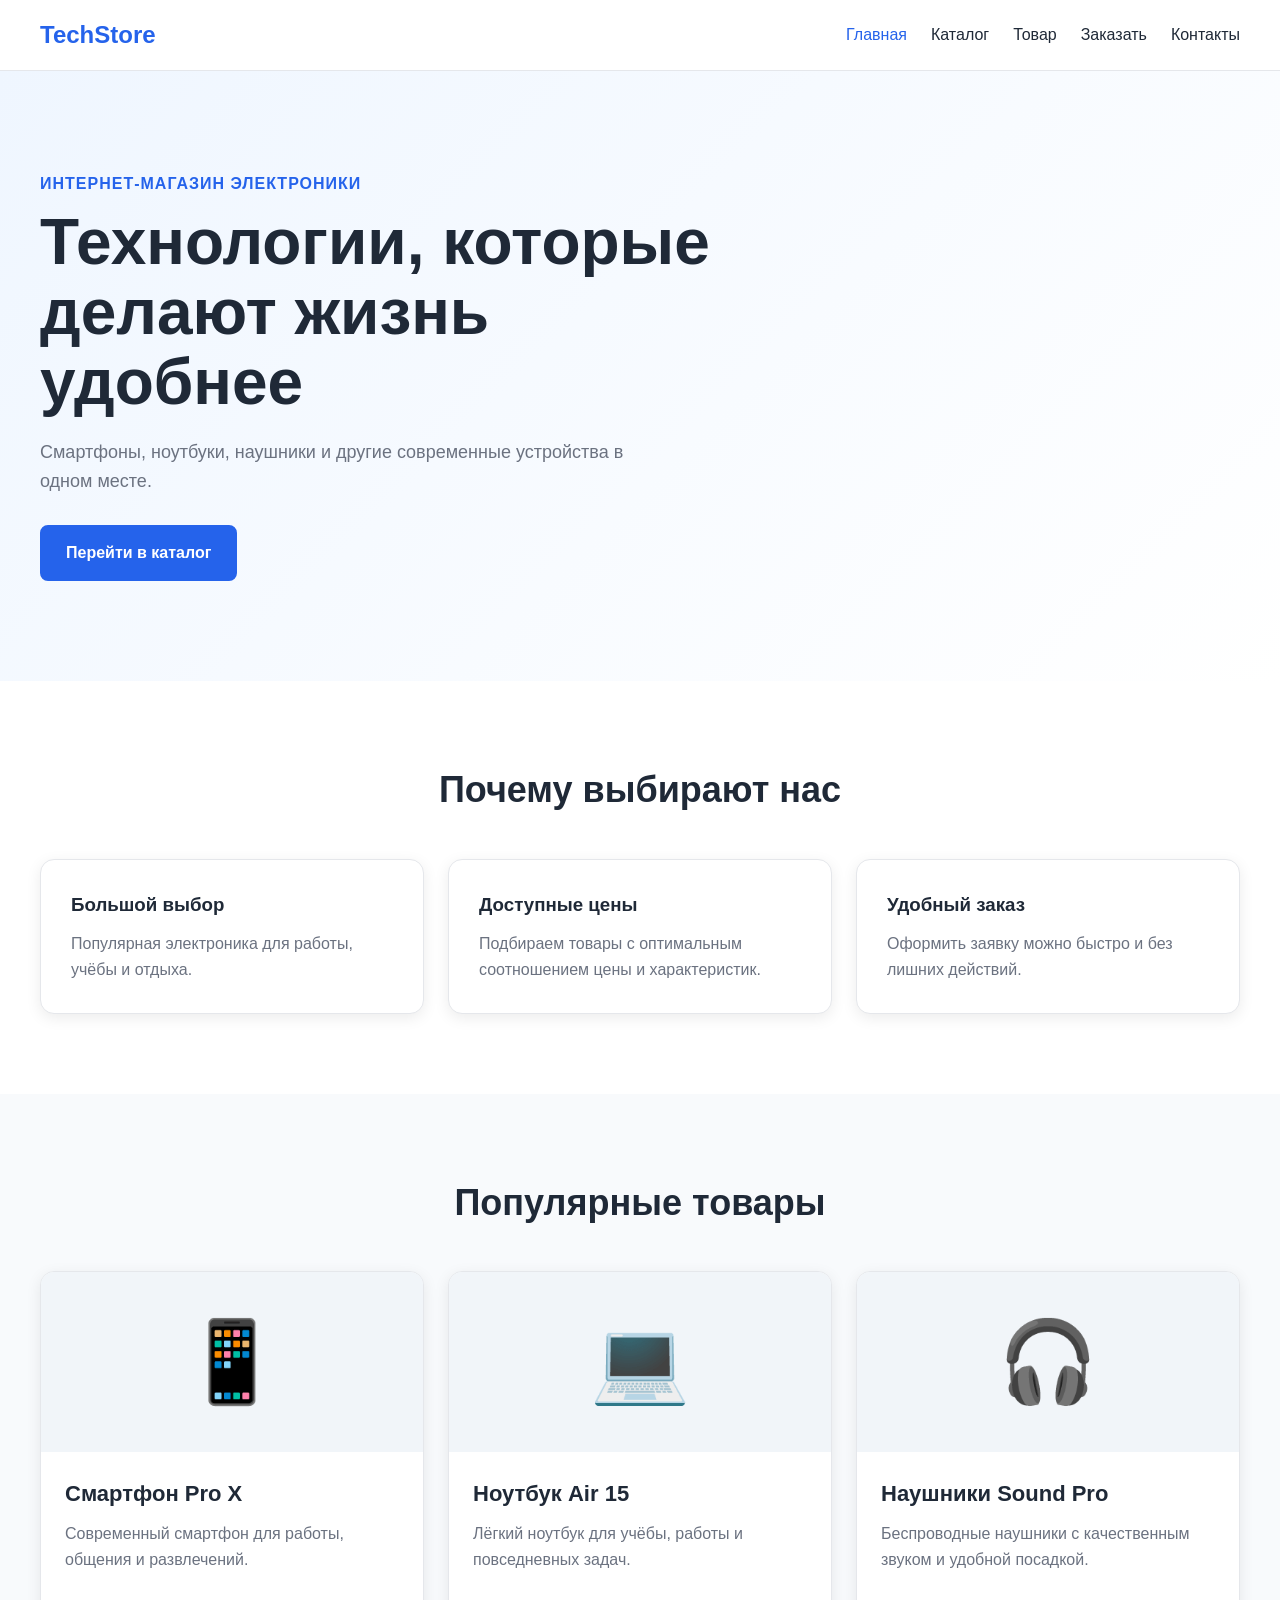
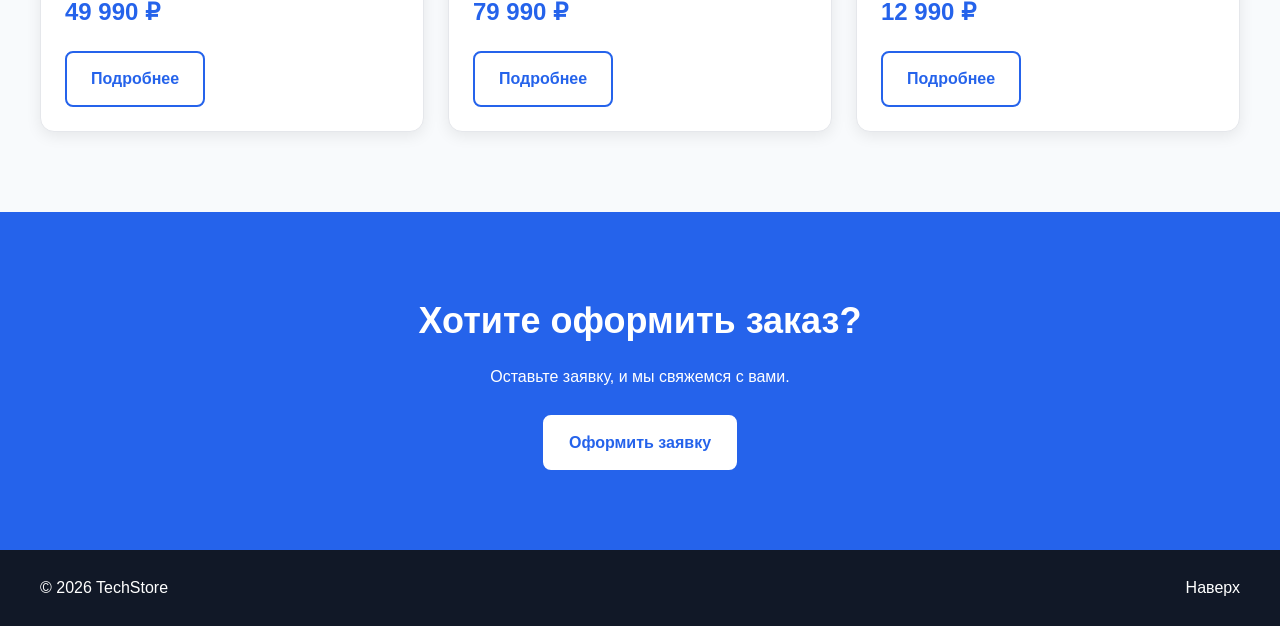
==== index.html @ 0748ce14 "КР №1: многостраничный сайт интернет-магазина" ====
<!DOCTYPE html>
<html lang="ru">
<head>
    <meta charset="UTF-8">
    <meta name="viewport" content="width=device-width, initial-scale=1.0">

    <title>TechStore — интернет-магазин электроники</title>
    <meta
        name="description"
        content="TechStore — интернет-магазин современной электроники."
    >

    <link rel="stylesheet" href="css/style.css">
</head>

<body>

<header class="header">
    <div class="container header__inner">

        <a class="logo" href="index.html">
            TechStore
        </a>

        <nav class="nav" aria-label="Основная навигация">
            <a class="nav__link nav__link--active" href="index.html">
                Главная
            </a>

            <a class="nav__link" href="catalog.html">
                Каталог
            </a>

            <a class="nav__link" href="product.html">
                Товар
            </a>

            <a class="nav__link" href="order.html">
                Заказать
            </a>

            <a class="nav__link" href="contacts.html">
                Контакты
            </a>
        </nav>

    </div>
</header>

<main>

    <section class="hero" id="about">
        <div class="container hero__content">

            <div class="hero__text">
                <p class="hero__subtitle">
                    Интернет-магазин электроники
                </p>

                <h1 class="hero__title">
                    Технологии, которые делают жизнь удобнее
                </h1>

                <p class="hero__description">
                    Смартфоны, ноутбуки, наушники и другие современные
                    устройства в одном месте.
                </p>

                <a class="button" href="catalog.html">
                    Перейти в каталог
                </a>
            </div>

        </div>
    </section>

    <section class="advantages" id="advantages">
        <div class="container">

            <h2 class="section-title">
                Почему выбирают нас
            </h2>

            <div class="advantages__list">

                <article class="advantage-card">
                    <h3 class="advantage-card__title">
                        Большой выбор
                    </h3>

                    <p class="advantage-card__text">
                        Популярная электроника для работы, учёбы и отдыха.
                    </p>
                </article>

                <article class="advantage-card">
                    <h3 class="advantage-card__title">
                        Доступные цены
                    </h3>

                    <p class="advantage-card__text">
                        Подбираем товары с оптимальным соотношением
                        цены и характеристик.
                    </p>
                </article>

                <article class="advantage-card">
                    <h3 class="advantage-card__title">
                        Удобный заказ
                    </h3>

                    <p class="advantage-card__text">
                        Оформить заявку можно быстро и без лишних действий.
                    </p>
                </article>

            </div>

        </div>
    </section>

    <section class="products" id="popular">
        <div class="container">

            <h2 class="section-title">
                Популярные товары
            </h2>

            <div class="products__grid">

                <article class="product-card">
                    <div class="product-card__image">
                        📱
                    </div>

                    <div class="product-card__content">
                        <h3 class="product-card__title">
                            Смартфон Pro X
                        </h3>

                        <p class="product-card__description">
                            Современный смартфон для работы,
                            общения и развлечений.
                        </p>

                        <p class="product-card__price">
                            49 990 ₽
                        </p>

                        <a class="button button--secondary" href="product.html">
                            Подробнее
                        </a>
                    </div>
                </article>

                <article class="product-card">
                    <div class="product-card__image">
                        💻
                    </div>

                    <div class="product-card__content">
                        <h3 class="product-card__title">
                            Ноутбук Air 15
                        </h3>

                        <p class="product-card__description">
                            Лёгкий ноутбук для учёбы, работы
                            и повседневных задач.
                        </p>

                        <p class="product-card__price">
                            79 990 ₽
                        </p>

                        <a class="button button--secondary" href="product.html">
                            Подробнее
                        </a>
                    </div>
                </article>

                <article class="product-card">
                    <div class="product-card__image">
                        🎧
                    </div>

                    <div class="product-card__content">
                        <h3 class="product-card__title">
                            Наушники Sound Pro
                        </h3>

                        <p class="product-card__description">
                            Беспроводные наушники с качественным
                            звуком и удобной посадкой.
                        </p>

                        <p class="product-card__price">
                            12 990 ₽
                        </p>

                        <a class="button button--secondary" href="product.html">
                            Подробнее
                        </a>
                    </div>
                </article>

            </div>

        </div>
    </section>

    <section class="cta">
        <div class="container cta__content">

            <h2 class="cta__title">
                Хотите оформить заказ?
            </h2>

            <p class="cta__text">
                Оставьте заявку, и мы свяжемся с вами.
            </p>

            <a class="button" href="order.html">
                Оформить заявку
            </a>

        </div>
    </section>

</main>
    <!-- Модальное окно -->
    <dialog class="modal" id="request-modal">

        <div class="modal__content">

            <button
                class="modal__close"
                type="button"
                data-modal-close
                aria-label="Закрыть окно"
            >
                ×
            </button>

            <h2 class="modal__title">
                Быстрая заявка
            </h2>

            <p class="modal__text">
                Оставьте свои контактные данные,
                и мы свяжемся с вами.
            </p>

            <form class="modal__form">

                <div class="form__group">

                    <label class="form__label" for="modal-name">
                        Имя
                    </label>

                    <input
                        class="form__input"
                        type="text"
                        id="modal-name"
                        name="name"
                        placeholder="Ваше имя"
                        required
                    >

                </div>

                <div class="form__group">

                    <label class="form__label" for="modal-phone">
                        Телефон
                    </label>

                    <input
                        class="form__input"
                        type="tel"
                        id="modal-phone"
                        name="phone"
                        placeholder="+7 (999) 123-45-67"
                        required
                    >

                </div>

                <button class="button" type="submit">
                    Отправить заявку
                </button>

            </form>

        </div>

    </dialog>

</main>

<footer class="footer">
    <div class="container footer__inner">

        <p class="footer__copyright">
            © 2026 TechStore
        </p>

        <a class="footer__link" href="#about">
            Наверх
        </a>

    </div>
</footer>

<script src="js/main.js"></script>
</body>
</html>
---- css/style.css ----
:root {
    --color-primary: #2563eb;
    --color-primary-dark: #1d4ed8;
    --color-text: #1f2937;
    --color-text-light: #6b7280;
    --color-background: #f8fafc;
    --color-white: #ffffff;
    --color-border: #e5e7eb;

    --container-width: 1200px;

    --radius-small: 8px;
    --radius-medium: 14px;

    --shadow-card: 0 4px 15px rgba(0, 0, 0, 0.08);

    --transition: 0.2s ease;
}

* {
    box-sizing: border-box;
}

html {
    scroll-behavior: smooth;
}

body {
    margin: 0;
    font-family: Arial, sans-serif;
    color: var(--color-text);
    background-color: var(--color-background);
    line-height: 1.6;
}

a {
    color: inherit;
    text-decoration: none;
}

.container {
    width: min(100% - 40px, var(--container-width));
    margin: 0 auto;
}

.header {
    position: sticky;
    top: 0;
    z-index: 100;
    background-color: var(--color-white);
    border-bottom: 1px solid var(--color-border);
}

.header__inner {
    min-height: 70px;
    display: flex;
    align-items: center;
    justify-content: space-between;
    gap: 30px;
}

.logo {
    font-size: 24px;
    font-weight: 700;
    color: var(--color-primary);
}

.nav {
    display: flex;
    align-items: center;
    gap: 24px;
}

.nav__link {
    position: relative;
    padding: 8px 0;
    color: var(--color-text);
    font-weight: 500;
    transition: color var(--transition);
}

.nav__link:hover {
    color: var(--color-primary);
}

.nav__link:focus-visible {
    outline: 3px solid rgba(37, 99, 235, 0.3);
    outline-offset: 4px;
}

.nav__link--active {
    color: var(--color-primary);
}

.hero {
    padding: 100px 0;
    background: linear-gradient(135deg, #eff6ff, #ffffff);
}

.hero__content {
    max-width: var(--container-width);
}

.hero__text {
    max-width: 700px;
}

.hero__subtitle {
    margin: 0 0 10px;
    color: var(--color-primary);
    font-weight: 700;
    text-transform: uppercase;
    letter-spacing: 1px;
}

.hero__title {
    margin: 0 0 20px;
    font-size: clamp(36px, 6vw, 64px);
    line-height: 1.1;
}

.hero__description {
    margin: 0 0 30px;
    max-width: 600px;
    color: var(--color-text-light);
    font-size: 18px;
}

.button {
    display: inline-block;
    padding: 13px 24px;
    border: 2px solid var(--color-primary);
    border-radius: var(--radius-small);
    background-color: var(--color-primary);
    color: var(--color-white);
    font-weight: 700;
    transition:
        background-color var(--transition),
        border-color var(--transition),
        transform var(--transition);
}

.button:hover {
    background-color: var(--color-primary-dark);
    border-color: var(--color-primary-dark);
    transform: translateY(-2px);
}

.button:focus-visible {
    outline: 3px solid rgba(37, 99, 235, 0.35);
    outline-offset: 3px;
}

.button--secondary {
    background-color: transparent;
    color: var(--color-primary);
}

.button--secondary:hover {
    background-color: var(--color-primary);
    color: var(--color-white);
}

.section-title {
    margin: 0 0 40px;
    text-align: center;
    font-size: 36px;
}

.advantages {
    padding: 80px 0;
    background-color: var(--color-white);
}

.advantages__list {
    display: grid;
    grid-template-columns: repeat(3, 1fr);
    gap: 24px;
}

.advantage-card {
    padding: 30px;
    border: 1px solid var(--color-border);
    border-radius: var(--radius-medium);
    background-color: var(--color-white);
    box-shadow: var(--shadow-card);
    transition:
        transform var(--transition),
        box-shadow var(--transition);
}

.advantage-card:hover {
    transform: translateY(-5px);
    box-shadow: 0 8px 25px rgba(0, 0, 0, 0.12);
}

.advantage-card__title {
    margin: 0 0 12px;
}

.advantage-card__text {
    margin: 0;
    color: var(--color-text-light);
}

.products {
    padding: 80px 0;
}

.products__grid {
    display: grid;
    grid-template-columns: repeat(3, 1fr);
    gap: 24px;
}

.product-card {
    overflow: hidden;
    border: 1px solid var(--color-border);
    border-radius: var(--radius-medium);
    background-color: var(--color-white);
    box-shadow: var(--shadow-card);
    transition:
        transform var(--transition),
        box-shadow var(--transition);
}

.product-card:hover {
    transform: translateY(-5px);
    box-shadow: 0 8px 25px rgba(0, 0, 0, 0.12);
}

.product-card__image {
    min-height: 180px;
    display: flex;
    align-items: center;
    justify-content: center;
    background-color: #f1f5f9;
    font-size: 80px;
}

.product-card__content {
    padding: 24px;
}

.product-card__title {
    margin: 0 0 10px;
    font-size: 22px;
}

.product-card__description {
    margin: 0 0 20px;
    color: var(--color-text-light);
}

.product-card__price {
    margin: 0 0 20px;
    color: var(--color-primary);
    font-size: 24px;
    font-weight: 700;
}

.cta {
    padding: 80px 0;
    background-color: var(--color-primary);
    color: var(--color-white);
}

.cta__content {
    text-align: center;
}

.cta__title {
    margin: 0 0 15px;
    font-size: 36px;
}

.cta__text {
    margin: 0 0 25px;
}

.cta .button {
    background-color: var(--color-white);
    border-color: var(--color-white);
    color: var(--color-primary);
}

.cta .button:hover {
    background-color: #eff6ff;
    border-color: #eff6ff;
}

.footer {
    padding: 25px 0;
    background-color: #111827;
    color: var(--color-white);
}

.footer__inner {
    display: flex;
    align-items: center;
    justify-content: space-between;
    gap: 20px;
}

.footer__copyright {
    margin: 0;
}

.footer__link {
    transition: color var(--transition);
}

.footer__link:hover {
    color: #93c5fd;
}

.footer__link:focus-visible {
    outline: 3px solid #93c5fd;
    outline-offset: 4px;
}

@media (max-width: 800px) {
    .header__inner {
        flex-direction: column;
        padding: 15px 0;
    }

    .nav {
        flex-wrap: wrap;
        justify-content: center;
    }

    .hero {
        padding: 70px 0;
    }

    .advantages__list,
    .products__grid {
        grid-template-columns: 1fr;
    }

    .footer__inner {
        flex-direction: column;
        text-align: center;
    }
}
/* =========================
   Каталог
   ========================= */

.page-hero {
    padding: 70px 0;
    background: linear-gradient(135deg, #eff6ff, #ffffff);
}

.page-hero__title {
    margin: 0 0 15px;
    font-size: 48px;
    line-height: 1.1;
}

.page-hero__description {
    max-width: 650px;
    margin: 0;

    color: var(--color-text-light);
    font-size: 18px;
}

.catalog {
    padding: 70px 0;
}

.catalog__layout {
    display: grid;
    grid-template-columns: 260px 1fr;
    gap: 40px;
    align-items: start;
}

.catalog-filter {
    position: sticky;
    top: 100px;

    padding: 25px;

    border: 1px solid var(--color-border);
    border-radius: var(--radius-medium);

    background-color: var(--color-white);
    box-shadow: var(--shadow-card);
}

.catalog-filter__title {
    margin: 0 0 25px;
    font-size: 24px;
}

.catalog-filter__group {
    margin-bottom: 25px;
}

.catalog-filter__subtitle {
    margin: 0 0 15px;
    font-size: 18px;
}

.catalog-filter__option {
    display: flex;
    align-items: center;
    gap: 10px;

    margin-bottom: 12px;

    cursor: pointer;
}

.catalog-filter__option input {
    width: 17px;
    height: 17px;
}

.catalog-filter__note {
    margin: 0;

    color: var(--color-text-light);
    font-size: 14px;
}

.catalog__header {
    display: flex;
    align-items: baseline;
    justify-content: space-between;
    gap: 20px;

    margin-bottom: 30px;
}

.section-title--left {
    margin-bottom: 0;
    text-align: left;
}

.catalog__count {
    margin: 0;
    color: var(--color-text-light);
}

.product-card__category {
    margin: 0 0 10px;

    color: var(--color-primary);
    font-size: 14px;
    font-weight: 600;
}


/* =========================
   Адаптивность каталога
   ========================= */

@media (max-width: 900px) {
    .catalog__layout {
        grid-template-columns: 1fr;
    }

    .catalog-filter {
        position: static;
    }
}

@media (max-width: 600px) {
    .page-hero__title {
        font-size: 36px;
    }

    .catalog__header {
        flex-direction: column;
        align-items: flex-start;
    }
}
/* =========================
   Страница товара
   ========================= */

.product {
    padding: 80px 0;
    background-color: var(--color-white);
}

.product__layout {
    display: grid;
    grid-template-columns: 1fr 1fr;
    gap: 60px;
    align-items: center;
}

.product__image {
    min-height: 420px;

    display: flex;
    align-items: center;
    justify-content: center;

    border-radius: var(--radius-medium);

    background-color: #f1f5f9;

    font-size: 180px;
}

.product__info {
    max-width: 600px;
}

.product__category {
    margin: 0 0 10px;

    color: var(--color-primary);
    font-weight: 600;
}

.product__title {
    margin: 0 0 20px;

    font-size: 40px;
}

.product__description {
    margin: 0 0 25px;

    color: var(--color-text-light);
    font-size: 18px;
}

.product__price {
    margin: 0 0 25px;

    color: var(--color-primary);

    font-size: 32px;
    font-weight: 700;
}


/* =========================
   Таблица характеристик
   ========================= */

.characteristics {
    padding: 80px 0;
}

.table-wrapper {
    overflow-x: auto;
}

.characteristics__table {
    width: 100%;

    border-collapse: collapse;

    background-color: var(--color-white);
    box-shadow: var(--shadow-card);
}

.characteristics__table th,
.characteristics__table td {
    padding: 18px 20px;

    border: 1px solid var(--color-border);

    text-align: left;
}

.characteristics__table th {
    background-color: #eff6ff;

    color: var(--color-primary);

    font-weight: 700;
}

.characteristics__table tbody tr:hover {
    background-color: #f8fafc;
}

.product-features {
    padding: 80px 0;

    background-color: var(--color-white);
}


@media (max-width: 800px) {

    .product__layout {
        grid-template-columns: 1fr;
        gap: 30px;
    }

    .product__image {
        min-height: 300px;
        font-size: 120px;
    }

    .product__title {
        font-size: 32px;
    }
}
/* =========================
   Страница заказа
   ========================= */

.order {
    padding: 80px 0;
}

.order__layout {
    display: grid;
    grid-template-columns: 1fr 1fr;
    gap: 50px;
    align-items: start;
}

.order__title {
    margin: 0 0 15px;

    font-size: 40px;
}

.order__description {
    margin: 0 0 30px;

    color: var(--color-text-light);
    font-size: 18px;
}

.order__advantages {
    display: grid;
    grid-template-columns: 1fr 1fr;
    gap: 20px;
}

.order__advantages .advantage-card {
    padding: 20px;
}


/* =========================
   Форма
   ========================= */

.order-form {
    padding: 35px;

    border: 1px solid var(--color-border);
    border-radius: var(--radius-medium);

    background-color: var(--color-white);

    box-shadow: var(--shadow-card);
}

.form__group {
    margin-bottom: 20px;
}

.form__label {
    display: block;

    margin-bottom: 8px;

    font-weight: 600;
}

.form__input {
    width: 100%;

    padding: 12px 14px;

    border: 1px solid var(--color-border);
    border-radius: var(--radius-small);

    background-color: var(--color-white);

    color: var(--color-text);
    font: inherit;

    transition:
        border-color var(--transition),
        box-shadow var(--transition);
}

.form__input:hover {
    border-color: #93c5fd;
}

.form__input:focus {
    border-color: var(--color-primary);

    outline: none;

    box-shadow: 0 0 0 3px rgba(37, 99, 235, 0.15);
}

.form__input:focus-visible {
    outline: 3px solid rgba(37, 99, 235, 0.25);
    outline-offset: 2px;
}

.form__textarea {
    resize: vertical;
    min-height: 120px;
}

.form__fieldset {
    margin: 0 0 20px;
    padding: 0;

    border: 0;
}

.form__legend {
    margin-bottom: 10px;

    font-weight: 600;
}

.form__radio {
    display: inline-flex;
    align-items: center;
    gap: 8px;

    margin-right: 20px;

    cursor: pointer;
}

.form__checkbox {
    display: flex;
    align-items: flex-start;
    gap: 10px;

    margin-bottom: 25px;

    cursor: pointer;

    color: var(--color-text-light);
}

.form__checkbox input {
    width: 18px;
    height: 18px;

    flex-shrink: 0;
}

.form__button {
    width: 100%;

    cursor: pointer;

    font: inherit;
}


@media (max-width: 800px) {

    .order__layout {
        grid-template-columns: 1fr;
    }

    .order__advantages {
        grid-template-columns: 1fr;
    }

    .order-form {
        padding: 25px;
    }

}
/* =========================
   Контакты
   ========================= */

.contacts {
    padding: 80px 0;
}

.contacts__layout {
    display: grid;
    grid-template-columns: 1fr 1fr;
    gap: 60px;
    align-items: start;
}

.contacts__item {
    margin-bottom: 30px;
}

.contacts__item-title {
    margin: 0 0 8px;

    font-size: 20px;
}

.contacts__item p {
    margin: 5px 0;

    color: var(--color-text-light);
}

.contacts__item a {
    color: var(--color-primary);
    text-decoration: none;

    transition: color var(--transition);
}

.contacts__item a:hover {
    color: var(--color-primary-dark);
    text-decoration: underline;
}

.contacts__item a:focus-visible {
    outline: 3px solid rgba(37, 99, 235, 0.25);
    outline-offset: 4px;
}

.contacts__form-wrapper {
    padding: 35px;

    border: 1px solid var(--color-border);
    border-radius: var(--radius-medium);

    background-color: var(--color-white);
    box-shadow: var(--shadow-card);
}

.contact-form {
    margin-top: 25px;
}

.contacts-map {
    padding: 80px 0;

    background-color: #f8fafc;
}

.map-placeholder {
    min-height: 250px;

    display: flex;
    flex-direction: column;
    align-items: center;
    justify-content: center;

    border: 1px solid var(--color-border);
    border-radius: var(--radius-medium);

    background-color: #e2e8f0;

    text-align: center;
}

.map-placeholder span {
    font-size: 60px;
}

.map-placeholder p {
    margin: 15px 0 0;

    font-weight: 600;
}


@media (max-width: 800px) {

    .contacts__layout {
        grid-template-columns: 1fr;
    }

    .contacts__form-wrapper {
        padding: 25px;
    }

}
/* Модальное окно */
.modal {
    width: min(500px, calc(100% - 40px));
    padding: 0;
    border: 0;
    border-radius: var(--radius-medium);
    box-shadow: 0 20px 60px rgba(15, 23, 42, 0.25);
}

.modal::backdrop {
    background-color: rgba(15, 23, 42, 0.55);
}

.modal__content {
    position: relative;
    padding: 35px;
}

.modal__close {
    position: absolute;
    top: 15px;
    right: 15px;
    width: 36px;
    height: 36px;
    border: 0;
    border-radius: 50%;
    background-color: transparent;
    font-size: 28px;
    line-height: 1;
    cursor: pointer;
}

.modal__close:hover {
    background-color: var(--color-background);
}

.modal__title {
    margin-bottom: 10px;
}

.modal__text {
    margin-bottom: 25px;
    color: var(--color-text-light);
}

.modal__form {
    display: flex;
    flex-direction: column;
    gap: 20px;
}
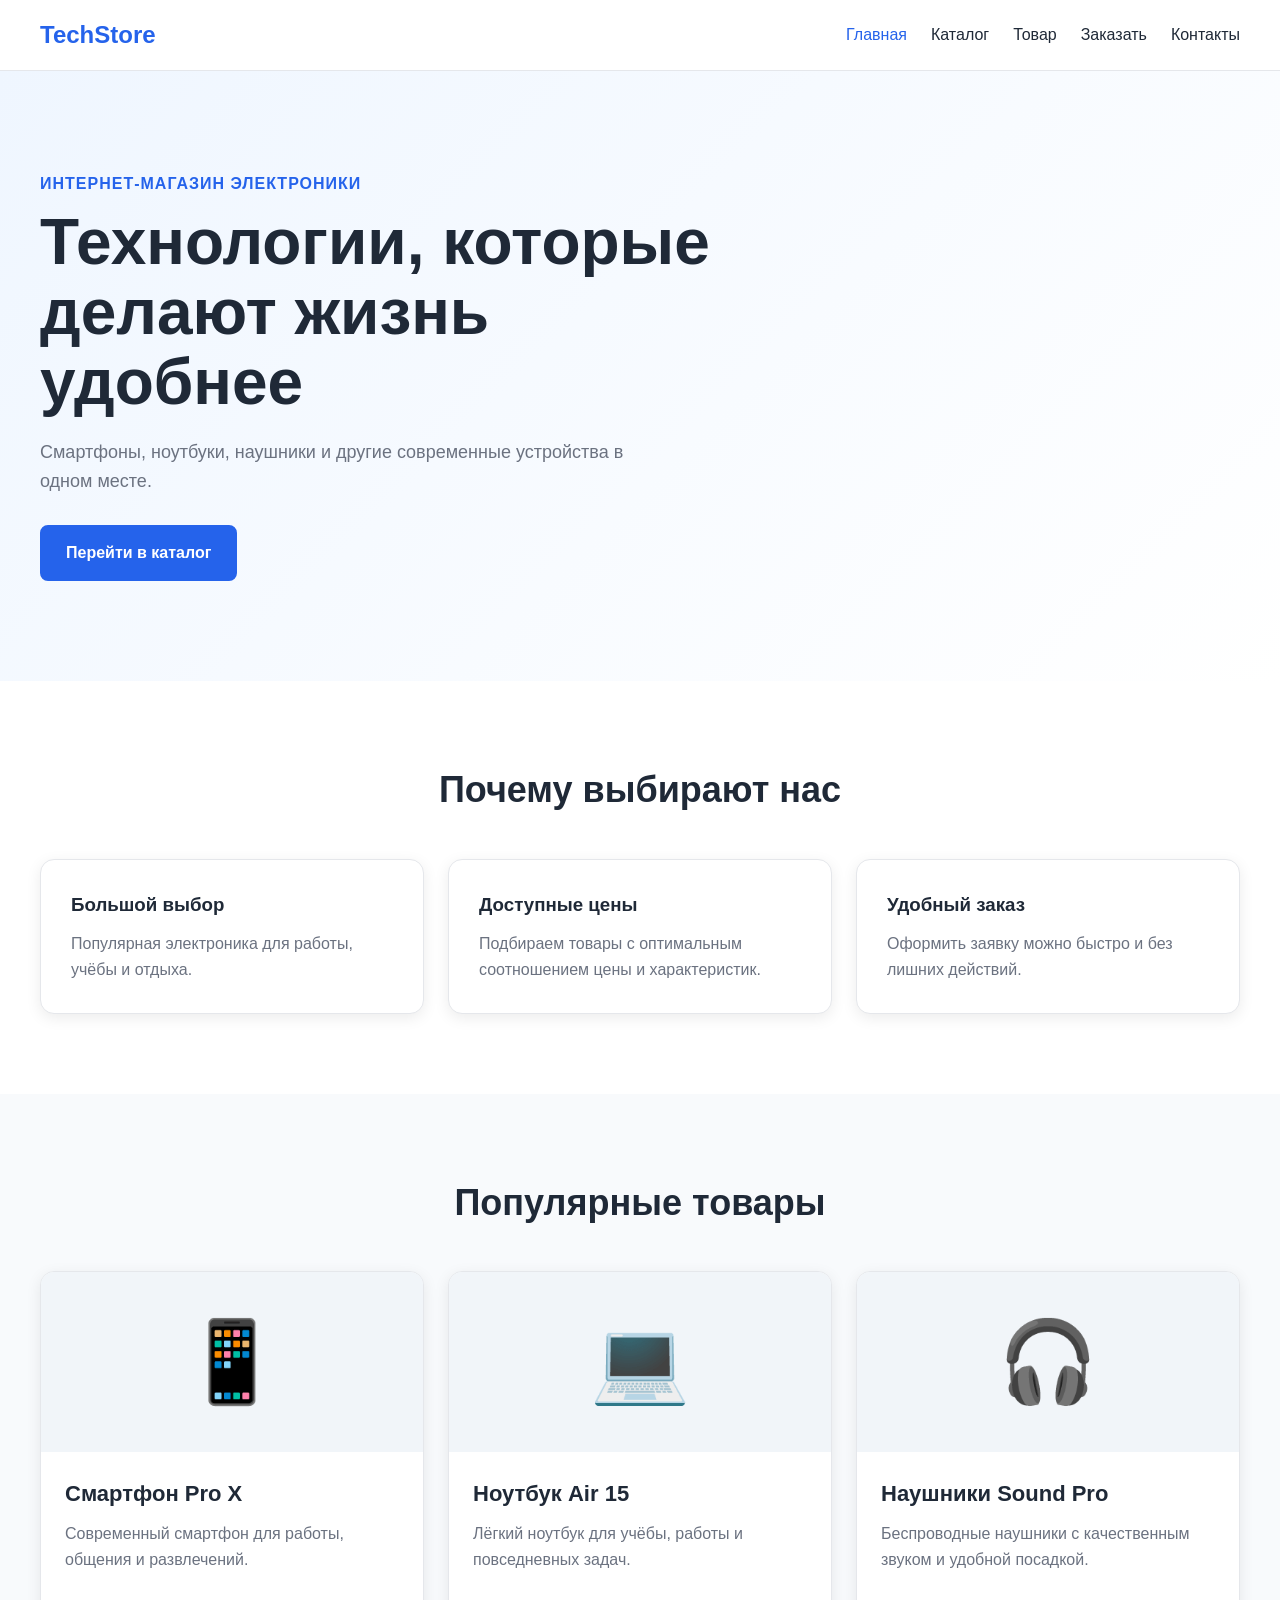
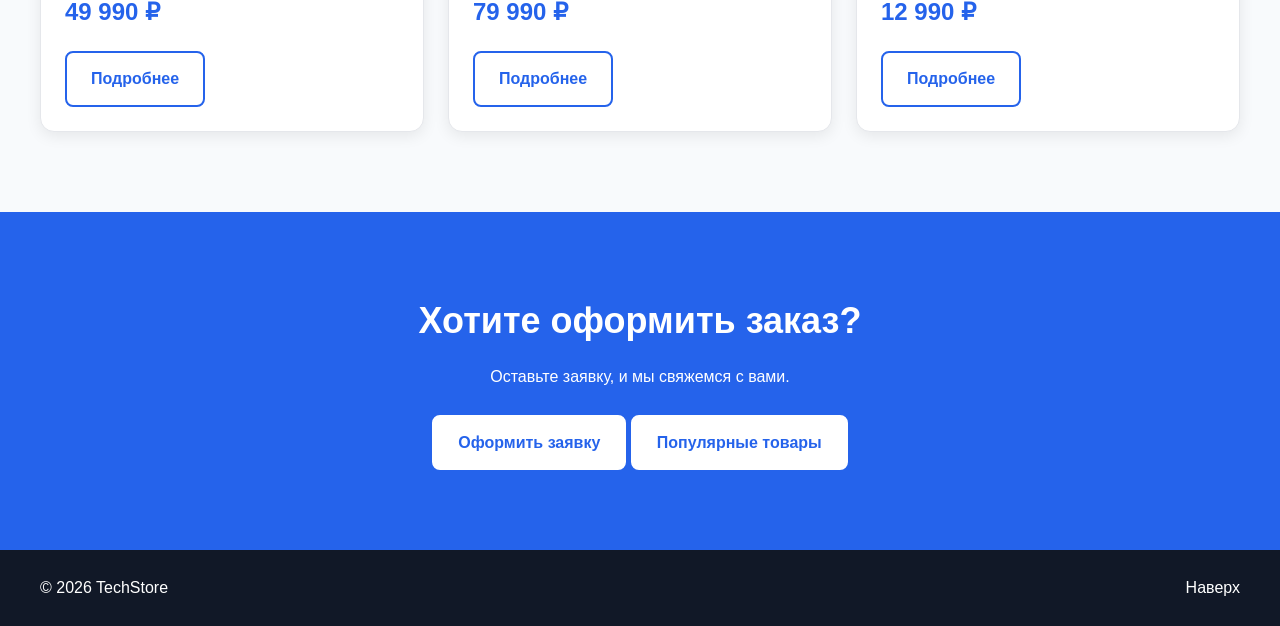
==== commit 86ef309e: "Исправлены страницы и ссылки на товары" ====
--- a/index.html
+++ b/index.html
@@ -147,7 +147,7 @@
                             49 990 ₽
                         </p>
 
-                        <a class="button button--secondary" href="product.html">
+                        <a class="button button--secondary" href="product.html?product=phone-pro">
                             Подробнее
                         </a>
                     </div>
@@ -172,7 +172,7 @@
                             79 990 ₽
                         </p>
 
-                        <a class="button button--secondary" href="product.html">
+                        <a class="button button--secondary" href="product.html?product=laptop-air">
                             Подробнее
                         </a>
                     </div>
@@ -197,7 +197,7 @@
                             12 990 ₽
                         </p>
 
-                        <a class="button button--secondary" href="product.html">
+                        <a class="button button--secondary" href="product.html?product=sound-pro">
                             Подробнее
                         </a>
                     </div>
@@ -222,11 +222,15 @@
             <a class="button" href="order.html">
                 Оформить заявку
             </a>
+            <a class="button button--secondary" href="#popular">
+                Популярные товары
+            </a>
 
         </div>
     </section>
 
 </main>
+
     <!-- Модальное окно -->
     <dialog class="modal" id="request-modal">
 
@@ -296,7 +300,7 @@
 
     </dialog>
 
-</main>
+
 
 <footer class="footer">
     <div class="container footer__inner">
